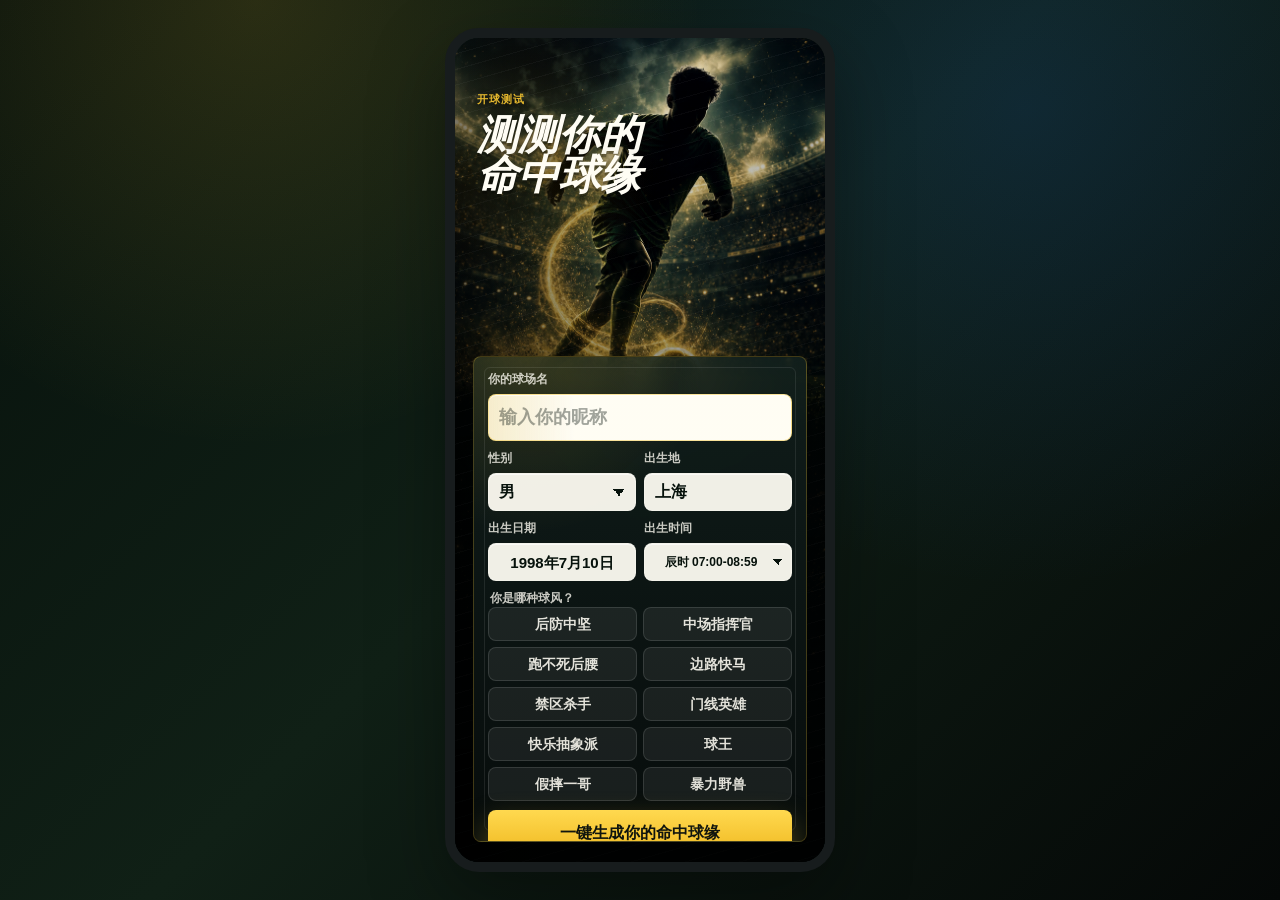
==== prototype/football-real-preview/index.html @ ec9b0e66 "Add birth date wheel picker" ====
<!doctype html>
<html lang="zh-CN">
  <head>
    <meta charset="UTF-8" />
    <meta name="viewport" content="width=device-width, initial-scale=1" />
    <title>测测你的命中球缘</title>
    <link rel="icon" href="data:image/svg+xml,%3Csvg xmlns='http://www.w3.org/2000/svg' viewBox='0 0 64 64'%3E%3Ccircle cx='32' cy='32' r='30' fill='%23087934'/%3E%3Ccircle cx='32' cy='32' r='13' fill='%23fffdf4'/%3E%3Cpath d='M32 6v52M6 32h52' stroke='%23f4c431' stroke-width='5' stroke-linecap='round'/%3E%3C/svg%3E" />
    <link rel="stylesheet" href="./styles.css?v=20260606-birth-picker-v1" />
  </head>
  <body>
    <main class="shell">
      <section class="phone" aria-label="测测你的命中球缘">
        <section class="screen screen-form active" data-screen="form">
          <div class="field-top">
            <p class="eyebrow">开球测试</p>
            <h1>测测你的<br />命中球缘</h1>
          </div>

          <form id="birth-form" class="form-card">
            <label>
              <span>你的球场名</span>
              <input id="nickname" name="nickname" maxlength="12" placeholder="输入你的昵称" />
            </label>

            <div class="grid-2">
              <label>
                <span>性别</span>
                <select id="gender" name="gender">
                  <option>男</option>
                  <option>女</option>
                  <option>不展示</option>
                </select>
              </label>
              <label>
                <span>出生地</span>
                <input id="birthplace" name="birthplace" maxlength="12" value="上海" />
              </label>
            </div>

            <div class="grid-2">
              <label>
                <span>出生日期</span>
                <button class="date-trigger" id="birthdate-trigger" type="button" aria-haspopup="dialog">1998年7月10日</button>
                <input id="birthdate" name="birthdate" type="hidden" value="1998-07-10" />
              </label>
              <label>
                <span>出生时间</span>
                <select id="birthtime" name="birthtime">
                  <option value="unknown">不知道</option>
                  <option value="23">子时 23:00-00:59</option>
                  <option value="1">丑时 01:00-02:59</option>
                  <option value="3">寅时 03:00-04:59</option>
                  <option value="5">卯时 05:00-06:59</option>
                  <option value="7" selected>辰时 07:00-08:59</option>
                  <option value="9">巳时 09:00-10:59</option>
                  <option value="11">午时 11:00-12:59</option>
                  <option value="13">未时 13:00-14:59</option>
                  <option value="15">申时 15:00-16:59</option>
                  <option value="17">酉时 17:00-18:59</option>
                  <option value="19">戌时 19:00-20:59</option>
                  <option value="21">亥时 21:00-22:59</option>
                </select>
              </label>
            </div>

            <fieldset>
              <legend>你是哪种球风？</legend>
              <div class="style-grid" id="style-grid">
                <button type="button" data-style="后防中坚">后防中坚</button>
                <button type="button" data-style="中场指挥官">中场指挥官</button>
                <button type="button" data-style="跑不死后腰">跑不死后腰</button>
                <button type="button" data-style="边路快马">边路快马</button>
                <button type="button" data-style="禁区杀手">禁区杀手</button>
                <button type="button" data-style="门线英雄">门线英雄</button>
                <button type="button" data-style="快乐抽象派">快乐抽象派</button>
                <button type="button" data-style="球王">球王</button>
                <button type="button" data-style="假摔一哥">假摔一哥</button>
                <button type="button" data-style="暴力野兽">暴力野兽</button>
              </div>
            </fieldset>

            <button class="primary" type="submit">一键生成你的命中球缘</button>
          </form>
        </section>

        <section class="screen screen-loading" data-screen="loading">
          <div class="loading-ball"></div>
          <div>
            <p class="eyebrow">生成中</p>
            <h2 id="loading-title">正在生成你的命中球缘</h2>
            <p id="loading-line">出生节奏、球风偏好、球员画像同步计算中。</p>
          </div>
          <div class="loading-steps">
            <span>出生信息</span>
            <span>行为分</span>
            <span>球员人设</span>
          </div>
        </section>

        <section class="screen screen-result" data-screen="result">
          <article class="result-card" id="result-card">
            <div class="result-media">
              <img id="result-image" alt="" />
              <div class="media-shade"></div>
              <div class="result-overlay">
                <p class="eyebrow" id="result-id">命中球缘</p>
                <p class="result-contrast" id="result-contrast" hidden></p>
                <h2 id="result-role">球场武僧</h2>
                <p class="result-line" id="result-summary">少林足球第一人</p>
              </div>
              <div class="overall-pill" id="top-score">综合能力值 88</div>
              <div class="radar-card" aria-label="六维能力图">
                <svg id="radar-chart" viewBox="0 0 164 164" role="img"></svg>
              </div>
            </div>

            <div class="result-copy">
              <section class="reading-panel" id="reading-panel">
                <div class="reading-head">
                  <div>
                    <strong>你的球缘分析</strong>
                    <p id="reading-summary">你的球缘更偏硬仗型，越到五五开越想上强度。</p>
                  </div>
                  <button type="button" id="reading-toggle" aria-expanded="false" aria-controls="reading-drawer">展开</button>
                </div>
                <div class="reading-drawer" id="reading-drawer" aria-hidden="true">
                <p class="reading" id="result-reading">你的球缘更偏硬仗型，越到五五开越想上强度，所以系统给你配了这个球员。</p>
                </div>
              </section>
              <div class="meta-row">
                <span id="result-position">中后卫</span>
                <span id="result-persona">球场恶汉</span>
                <span id="result-extra-tag">总裁保镖</span>
              </div>
            </div>
          </article>

          <div class="action-row">
            <button class="secondary" id="regen">再测一次</button>
            <button class="primary" id="save-result">分享给你的朋友</button>
          </div>
        </section>

        <section class="share-sheet" id="share-sheet" aria-hidden="true" aria-label="分享海报预览">
          <div class="share-copy">
            <strong>分享给你的朋友</strong>
            <span>截图模式会隐藏按钮，海报内含产品入口二维码。</span>
          </div>
          <button class="share-close" id="share-close" type="button" aria-label="返回结果">返回</button>
          <div class="share-poster-wrap" id="share-poster-wrap">
            <img id="share-poster" alt="命中球缘分享海报" />
          </div>
          <div class="share-actions">
            <button class="secondary" id="share-clean-mode" type="button">截图模式</button>
            <button class="secondary" id="download-poster" type="button">下载图片</button>
          </div>
        </section>

        <section class="date-sheet" id="date-sheet" aria-hidden="true" aria-label="选择出生日期">
          <div class="date-dialog" role="dialog" aria-modal="true" aria-labelledby="date-picker-title">
            <div class="date-sheet-head">
              <button type="button" id="date-cancel">取消</button>
              <strong id="date-picker-title">选择出生日期</strong>
              <button type="button" id="date-confirm">确定</button>
            </div>
            <div class="date-wheels" aria-label="出生日期滚轮">
              <div class="date-wheel" id="date-year-wheel" data-wheel="year" aria-label="年份"></div>
              <div class="date-wheel" id="date-month-wheel" data-wheel="month" aria-label="月份"></div>
              <div class="date-wheel" id="date-day-wheel" data-wheel="day" aria-label="日期"></div>
            </div>
          </div>
        </section>

        <section class="screen screen-gallery" data-screen="gallery">
          <div class="gallery-head">
            <div>
              <p class="eyebrow">球员画像库</p>
              <h2>96 种命中球缘</h2>
            </div>
            <button id="close-gallery" aria-label="返回结果">返回</button>
          </div>
          <div class="gallery-toolbar">
            <span>每页 16 张</span>
            <strong id="gallery-page-label">1 / 6</strong>
          </div>
          <div class="gallery-grid" id="gallery-grid"></div>
          <div class="gallery-pager">
            <button id="gallery-prev">上一页</button>
            <button id="gallery-next">下一页</button>
          </div>
        </section>
      </section>

    </main>

    <script src="./players-data.js?v=20260605-release1"></script>
    <script src="./app.js?v=20260606-birth-picker-v1"></script>
  </body>
</html>
---- prototype/football-real-preview/styles.css ----
:root {
  color-scheme: light;
  --bg: #08100c;
  --ink: #08131f;
  --muted: #6a746c;
  --line: rgba(8, 19, 31, 0.14);
  --paper: #fffdf4;
  --panel: rgba(255, 255, 255, 0.94);
  --grass: #087934;
  --grass-deep: #064a22;
  --gold: #f4c431;
  --red: #d83a2e;
  --blue: #155fd1;
  --shadow: 0 28px 74px rgba(0, 0, 0, 0.36);
  font-family: Inter, -apple-system, BlinkMacSystemFont, "PingFang SC", "Microsoft YaHei", sans-serif;
}

* {
  box-sizing: border-box;
}

[hidden] {
  display: none !important;
}

body {
  margin: 0;
  background:
    radial-gradient(circle at 20% 0%, rgba(244, 196, 49, 0.14), transparent 28rem),
    radial-gradient(circle at 80% 12%, rgba(21, 95, 209, 0.16), transparent 30rem),
    linear-gradient(135deg, #07110c 0%, #102016 48%, #050807 100%);
  color: #fff;
  overflow-x: hidden;
}

button,
input,
select {
  font: inherit;
}

button {
  cursor: pointer;
}

.shell {
  min-height: 100vh;
  min-height: 100dvh;
  display: grid;
  place-items: center;
  padding: 0;
}

.phone {
  position: relative;
  width: min(390px, calc(100vw - 32px));
  max-width: 100vw;
  height: min(844px, calc(100vh - 40px));
  min-height: 720px;
  border: 10px solid #171c1d;
  border-radius: 34px;
  overflow: hidden;
  background: #07120c;
  box-shadow: var(--shadow);
}

.screen {
  position: absolute;
  inset: 0;
  width: 100%;
  display: none;
  overflow: hidden;
  padding: 26px 18px 20px;
}

.screen.active {
  display: flex;
}

.screen-form {
  isolation: isolate;
  flex-direction: column;
  background:
    linear-gradient(180deg, rgba(4, 9, 9, 0.02) 0%, rgba(4, 9, 9, 0.14) 38%, rgba(3, 7, 6, 0.66) 67%, rgba(3, 7, 6, 0.96) 100%),
    url("./football-landing-mystery-bg.png") center top / cover no-repeat,
    linear-gradient(180deg, #07120c 0%, #030706 100%);
}

.screen-form > * {
  position: relative;
  z-index: 2;
}

.screen-form::before,
.screen-form::after {
  content: "";
  position: absolute;
  inset: 0;
  pointer-events: none;
}

.screen-form::before {
  z-index: 0;
  background:
    radial-gradient(circle at 18% 14%, rgba(244, 196, 49, 0.12), transparent 9rem),
    linear-gradient(90deg, rgba(0, 0, 0, 0.5) 0%, transparent 46%, rgba(0, 0, 0, 0.22) 100%);
  opacity: 1;
}

.screen-form::after {
  z-index: 1;
  background:
    linear-gradient(180deg, transparent 0%, rgba(0, 0, 0, 0.28) 48%, rgba(0, 0, 0, 0.66) 100%),
    repeating-linear-gradient(164deg, rgba(255, 255, 255, 0.035) 0 1px, transparent 1px 15px);
  opacity: 0.9;
}

.screen-loading,
.screen-result,
.screen-gallery {
  background:
    radial-gradient(circle at 50% 0%, rgba(244, 196, 49, 0.16), transparent 18rem),
    linear-gradient(180deg, #0b1e2f 0%, #07110c 100%);
}

.screen-loading {
  flex-direction: column;
  justify-content: center;
  gap: 28px;
  text-align: center;
}

.screen-result,
.screen-gallery {
  flex-direction: column;
  gap: 12px;
  overflow-y: auto;
}

.screen-gallery {
  overflow: hidden;
}

.eyebrow {
  margin: 0 0 8px;
  color: var(--gold);
  font-size: 11px;
  font-weight: 950;
  letter-spacing: 0.08em;
}

h1,
h2,
p {
  margin: 0;
}

h1 {
  font-size: 34px;
  line-height: 1.02;
  letter-spacing: 0;
  overflow-wrap: anywhere;
}

h2 {
  font-size: 30px;
  line-height: 1.08;
  letter-spacing: 0;
}

.field-top {
  min-height: 300px;
  padding: 28px 4px 0;
}

.field-top::before {
  display: none;
}

.field-top::after {
  display: none;
}

.field-top .eyebrow {
  color: rgba(244, 196, 49, 0.94);
  text-shadow: 0 3px 10px rgba(0, 0, 0, 0.3);
}

.field-top h1 {
  max-width: 292px;
  color: #fffdf4;
  font-size: 41px;
  line-height: 0.98;
  font-style: italic;
  text-shadow:
    0 3px 0 rgba(0, 0, 0, 0.24),
    0 12px 28px rgba(0, 0, 0, 0.44);
}

.form-card {
  position: relative;
  margin-top: -8px;
  display: grid;
  gap: 9px;
  border: 1px solid rgba(244, 196, 49, 0.24);
  border-radius: 8px;
  padding: 14px;
  background:
    radial-gradient(circle at 16% 0%, rgba(244, 196, 49, 0.14), transparent 11rem),
    linear-gradient(180deg, rgba(19, 34, 31, 0.84), rgba(8, 14, 13, 0.88));
  color: #fffdf4;
  box-shadow: 0 20px 54px rgba(0, 0, 0, 0.48);
  backdrop-filter: blur(14px);
  overflow: hidden;
}

.form-card::before {
  content: "";
  position: absolute;
  inset: 10px;
  z-index: 0;
  border: 1px solid rgba(255, 255, 255, 0.09);
  border-radius: 6px;
  pointer-events: none;
}

.form-card > * {
  position: relative;
  z-index: 1;
}

label,
fieldset {
  display: grid;
  gap: 6px;
  min-width: 0;
  margin: 0;
  border: 0;
  padding: 0;
}

label span,
legend {
  color: rgba(255, 253, 244, 0.78);
  font-size: 12px;
  font-weight: 900;
}

input,
select,
.date-trigger {
  width: 100%;
  min-width: 0;
  height: 38px;
  min-height: 38px;
  border: 1px solid rgba(255, 255, 255, 0.16);
  border-radius: 8px;
  background: rgba(255, 253, 244, 0.94);
  color: #07120c;
  padding: 0 10px;
  font-size: 16px;
  font-weight: 820;
  line-height: 1;
  box-shadow: inset 0 1px 0 rgba(255, 255, 255, 0.68);
  appearance: none;
  -webkit-appearance: none;
}

.date-trigger {
  display: grid;
  place-items: center;
  text-align: center;
}

select {
  padding-right: 28px;
  background:
    linear-gradient(45deg, transparent 50%, #07120c 50%) right 15px center / 7px 7px no-repeat,
    linear-gradient(135deg, #07120c 50%, transparent 50%) right 10px center / 7px 7px no-repeat,
    rgba(255, 253, 244, 0.94);
}

input::placeholder {
  color: rgba(7, 18, 12, 0.38);
}

.form-card > label:first-child input {
  height: 47px;
  min-height: 47px;
  border-color: rgba(244, 196, 49, 0.46);
  background:
    linear-gradient(90deg, rgba(244, 196, 49, 0.16), rgba(255, 253, 244, 0.96) 28%),
    rgba(255, 253, 244, 0.96);
  font-size: 18px;
  font-weight: 900;
}

.grid-2 {
  display: grid;
  grid-template-columns: repeat(2, minmax(0, 1fr));
  column-gap: 8px;
  row-gap: 7px;
}

.grid-2 label {
  min-width: 0;
}

#birthdate-trigger,
#birthtime {
  padding-inline: 8px;
  font-size: clamp(12px, 3.45vw, 15px);
  font-weight: 900;
  text-align: center;
}

#birthtime {
  padding-left: 6px;
  padding-right: 20px;
  font-size: clamp(10px, 2.95vw, 12px);
  background:
    linear-gradient(45deg, transparent 50%, #07120c 50%) right 12px center / 6px 6px no-repeat,
    linear-gradient(135deg, #07120c 50%, transparent 50%) right 8px center / 6px 6px no-repeat,
    rgba(255, 253, 244, 0.94);
}

.style-grid {
  display: grid;
  grid-template-columns: repeat(2, minmax(0, 1fr));
  gap: 6px;
}

.style-grid button {
  height: 34px;
  min-height: 34px;
  min-width: 0;
  border: 1px solid rgba(255, 255, 255, 0.12);
  border-radius: 8px;
  background: rgba(255, 255, 255, 0.07);
  color: rgba(255, 253, 244, 0.88);
  padding: 0 6px;
  font-size: clamp(12px, 3.35vw, 14px);
  font-weight: 850;
  line-height: 1.05;
  white-space: nowrap;
  overflow: hidden;
  text-overflow: ellipsis;
}

.style-grid button.selected {
  border-color: rgba(244, 196, 49, 0.6);
  background:
    linear-gradient(180deg, rgba(244, 196, 49, 0.95), rgba(217, 156, 28, 0.92));
  color: #10150e;
}

.primary,
.secondary,
.ghost,
.gallery-head button {
  min-height: 46px;
  border: 0;
  border-radius: 8px;
  font-weight: 950;
}

.primary {
  background:
    linear-gradient(180deg, #ffd94f, #efb820);
  color: #10150e;
  box-shadow: 0 14px 30px rgba(244, 196, 49, 0.34);
}

.primary:disabled {
  cursor: wait;
  opacity: 0.78;
}

.secondary {
  border: 1px solid rgba(255, 255, 255, 0.18);
  background: rgba(255, 255, 255, 0.11);
  color: #fff;
}

.ghost {
  background: transparent;
  border: 1px solid rgba(255, 255, 255, 0.16);
  color: rgba(255, 255, 255, 0.86);
}

.loading-ball {
  width: 118px;
  height: 118px;
  margin: 0 auto;
  border-radius: 50%;
  background:
    radial-gradient(circle at 36% 32%, #fff 0 8px, transparent 9px),
    conic-gradient(from 30deg, #fff 0 14%, #111 14% 24%, #fff 24% 40%, #111 40% 52%, #fff 52% 68%, #111 68% 78%, #fff 78% 100%);
  box-shadow: 0 0 0 12px rgba(255, 255, 255, 0.08), 0 24px 48px rgba(0, 0, 0, 0.3);
  animation: spin 1.2s linear infinite;
}

@keyframes spin {
  to {
    transform: rotate(360deg);
  }
}

.screen-loading h2 {
  max-width: 330px;
  margin: 0 auto;
}

.screen-loading p:not(.eyebrow) {
  max-width: 300px;
  margin: 12px auto 0;
  color: rgba(255, 255, 255, 0.72);
  font-size: 14px;
  line-height: 1.55;
}

.loading-steps {
  display: grid;
  grid-template-columns: repeat(3, 1fr);
  gap: 8px;
}

.loading-steps span {
  min-height: 38px;
  display: grid;
  place-items: center;
  border-radius: 999px;
  background: rgba(255, 255, 255, 0.1);
  font-size: 12px;
  font-weight: 850;
}

.result-card {
  flex: none;
  position: relative;
  display: grid;
  grid-template-rows: minmax(0, 1fr) auto;
  height: min(680px, calc(100vh - 188px));
  min-height: 640px;
  overflow: hidden;
  border-radius: 12px;
  border: 1px solid rgba(255, 255, 255, 0.14);
  background:
    radial-gradient(circle at 16% 0%, rgba(244, 196, 49, 0.13), transparent 18rem),
    linear-gradient(180deg, #0b1e2f 0%, #07110c 100%);
  color: #fff;
  box-shadow: 0 22px 52px rgba(0, 0, 0, 0.32);
}

.result-media {
  position: relative;
  min-height: 0;
  overflow: hidden;
  background: #102016;
  transition: min-height 220ms ease;
}

.result-media img {
  width: 100%;
  height: 100%;
  object-fit: cover;
  object-position: center top;
  display: block;
}

.media-shade {
  position: absolute;
  inset: 0;
  background:
    linear-gradient(180deg, rgba(0, 0, 0, 0.22), transparent 30%, rgba(0, 0, 0, 0.82) 100%),
    linear-gradient(90deg, transparent 0%, transparent 44%, rgba(0, 0, 0, 0.2) 100%);
}

.result-overlay {
  position: absolute;
  top: auto;
  left: 14px;
  right: 166px;
  bottom: 20px;
  z-index: 2;
  display: grid;
  gap: 5px;
  color: #fffdf4;
  text-shadow: 0 3px 18px rgba(0, 0, 0, 0.62);
}

.result-overlay .eyebrow {
  margin-bottom: 3px;
}

.result-contrast {
  max-width: 100%;
  color: rgba(255, 253, 244, 0.9);
  font-size: 12px;
  line-height: 1.32;
  font-weight: 900;
  letter-spacing: 0;
  white-space: pre-line;
}

.result-overlay h2 {
  color: #fffdf4;
  font-size: 33px;
  line-height: 0.98;
}

.result-overlay .result-line {
  margin-top: 0;
  color: rgba(255, 255, 255, 0.92);
  font-size: 14px;
  line-height: 1.32;
}

.overall-pill {
  position: absolute;
  top: 18px;
  right: 14px;
  z-index: 3;
  width: 92px;
  min-height: 64px;
  display: grid;
  place-items: center;
  padding: 8px 10px;
  border-radius: 999px;
  background: rgba(244, 196, 49, 0.95);
  color: #11160f;
  font-size: 12px;
  line-height: 1.18;
  font-weight: 950;
  text-align: center;
}

.radar-card {
  position: absolute;
  right: 10px;
  bottom: 12px;
  z-index: 3;
  width: 148px;
  height: 148px;
  padding: 7px;
  border: 1px solid rgba(255, 255, 255, 0.24);
  background: rgba(5, 14, 12, 0.72);
  clip-path: polygon(25% 4%, 75% 4%, 100% 50%, 75% 96%, 25% 96%, 0 50%);
  backdrop-filter: blur(5px);
}

.radar-card svg {
  width: 100%;
  height: 100%;
  overflow: visible;
}

.radar-grid {
  fill: rgba(255, 255, 255, 0.04);
  stroke: rgba(255, 255, 255, 0.28);
  stroke-width: 1.4;
}

.radar-grid-inner {
  fill: none;
  stroke: rgba(255, 255, 255, 0.14);
}

.radar-axis {
  stroke: rgba(255, 255, 255, 0.14);
  stroke-width: 1;
}

.radar-shape {
  fill: rgba(244, 196, 49, 0.62);
  stroke: #f4c431;
  stroke-width: 2;
}

.radar-label {
  fill: #fffdf4;
  font-size: 10px;
  font-weight: 900;
  text-anchor: middle;
  dominant-baseline: middle;
}

.result-copy {
  position: relative;
  z-index: 6;
  display: grid;
  align-content: start;
  gap: 8px;
  margin: 0 12px 12px;
  border: 1px solid rgba(255, 255, 255, 0.12);
  border-radius: 10px;
  padding: 10px 12px;
  background: linear-gradient(180deg, rgba(255, 255, 255, 0.1), rgba(255, 255, 255, 0.055));
  box-shadow: inset 0 1px 0 rgba(255, 255, 255, 0.08);
  backdrop-filter: blur(8px);
  transition: padding 220ms ease, background 220ms ease;
}

.result-line {
  margin-top: 8px;
  font-size: 18px;
  line-height: 1.32;
  font-weight: 950;
}

.meta-row {
  display: flex;
  flex-wrap: wrap;
  gap: 6px;
  margin-top: 0;
}

.meta-row span {
  padding: 6px 9px;
  border-radius: 999px;
  background: rgba(255, 255, 255, 0.12);
  color: rgba(255, 255, 255, 0.88);
  font-size: 12px;
  font-weight: 900;
}

.meta-row span:empty {
  display: none;
}

.reading {
  margin-top: 0;
  color: rgba(255, 255, 255, 0.88);
  font-size: 16px;
  line-height: 1.6;
  letter-spacing: 0;
}

.reading-panel {
  position: relative;
  min-height: 56px;
}

.reading-head {
  display: grid;
  grid-template-columns: minmax(0, 1fr) auto;
  gap: 10px;
  align-items: start;
  min-height: 56px;
  padding-top: 2px;
}

.reading-head strong {
  display: block;
  color: #fffdf4;
  font-size: 15px;
  line-height: 1.25;
  font-weight: 950;
}

#reading-summary {
  margin-top: 5px;
  color: rgba(255, 255, 255, 0.66);
  font-size: 13px;
  line-height: 1.38;
  letter-spacing: 0;
  overflow: hidden;
  text-overflow: ellipsis;
  white-space: nowrap;
}

#reading-toggle {
  width: 58px;
  height: 34px;
  border: 1px solid rgba(244, 196, 49, 0.38);
  border-radius: 999px;
  background: rgba(244, 196, 49, 0.16);
  color: #f4c431;
  font-size: 13px;
  font-weight: 950;
}

.reading-drawer {
  max-height: 0;
  overflow: hidden;
  opacity: 0;
  transform: translateY(8px);
  margin-top: 0;
  padding-top: 0;
  border-top: 1px solid transparent;
  transition:
    max-height 220ms ease,
    opacity 160ms ease,
    transform 220ms ease,
    margin-top 220ms ease,
    padding-top 220ms ease,
    border-color 220ms ease;
}

.reading-panel.open .reading-drawer {
  max-height: 150px;
  opacity: 1;
  transform: translateY(0);
  margin-top: 10px;
  padding-top: 11px;
  border-top-color: rgba(255, 255, 255, 0.14);
}

.result-card.drawer-open .result-copy {
  background:
    radial-gradient(circle at 12% 0%, rgba(244, 196, 49, 0.12), transparent 12rem),
    linear-gradient(180deg, rgba(255, 255, 255, 0.12), rgba(255, 255, 255, 0.06));
}

.action-row {
  display: grid;
  grid-template-columns: 1fr 1fr;
  gap: 8px;
}

.gallery-head {
  display: flex;
  align-items: center;
  justify-content: space-between;
  gap: 12px;
  flex: none;
}

.gallery-head button {
  width: 68px;
  background: rgba(255, 255, 255, 0.1);
  color: #fff;
}

.gallery-toolbar {
  display: flex;
  align-items: center;
  justify-content: space-between;
  flex: none;
  gap: 10px;
}

.gallery-pager button {
  border: 0;
  border-radius: 999px;
  background: transparent;
  color: rgba(255, 255, 255, 0.7);
  font-size: 12px;
  font-weight: 950;
}

.gallery-toolbar span {
  display: inline-flex;
  min-height: 30px;
  align-items: center;
  border-radius: 999px;
  padding: 0 12px;
  background: rgba(255, 255, 255, 0.1);
  color: rgba(255, 255, 255, 0.74);
  font-size: 12px;
  font-weight: 950;
}

#gallery-page-label {
  color: rgba(255, 255, 255, 0.82);
  font-size: 13px;
}

.gallery-grid {
  flex: 1;
  min-height: 0;
  display: grid;
  grid-template-columns: repeat(2, minmax(0, 1fr));
  grid-template-rows: repeat(4, minmax(0, 1fr));
  gap: 10px;
  width: 100%;
  max-width: 100%;
  overflow-x: hidden;
}

.gallery-item {
  display: grid;
  grid-template-rows: minmax(0, 1fr) auto;
  width: 100%;
  min-width: 0;
  min-height: 0;
  padding: 0;
  overflow: hidden;
  border: 1px solid rgba(255, 255, 255, 0.12);
  border-radius: 10px;
  background: rgba(255, 255, 255, 0.08);
  color: #fff;
  text-align: left;
}

.gallery-item img {
  display: block;
  width: 100%;
  min-width: 0;
  height: 100%;
  min-height: 0;
  object-fit: cover;
  object-position: center top;
}

.gallery-caption {
  display: block;
  padding: 8px;
}

.gallery-caption strong {
  display: block;
  font-size: 13px;
  line-height: 1.25;
  overflow: hidden;
  text-overflow: ellipsis;
  white-space: nowrap;
}

.gallery-caption span {
  display: block;
  margin-top: 4px;
  color: rgba(255, 255, 255, 0.64);
  font-size: 11px;
  line-height: 1.35;
  overflow: hidden;
  text-overflow: ellipsis;
  white-space: nowrap;
}

.gallery-grid.compact {
  grid-template-columns: repeat(4, minmax(0, 1fr));
}

.gallery-grid.compact .gallery-caption {
  padding: 6px;
}

.gallery-grid.compact .gallery-caption strong {
  font-size: 11px;
}

.gallery-grid.compact .gallery-caption span {
  display: none;
}

.gallery-pager {
  flex: none;
  display: grid;
  grid-template-columns: 1fr 1fr;
  gap: 8px;
}

.gallery-pager button {
  min-height: 42px;
  background: rgba(255, 255, 255, 0.1);
  color: #fff;
}

.gallery-pager button:disabled {
  opacity: 0.36;
  cursor: default;
}

.date-sheet {
  position: absolute;
  inset: 0;
  z-index: 38;
  display: none;
  align-items: flex-end;
  padding: 0 12px 12px;
  background: rgba(0, 0, 0, 0.46);
  color: #fffdf4;
}

.date-sheet.open {
  display: flex;
}

.date-dialog {
  width: 100%;
  border: 1px solid rgba(244, 196, 49, 0.28);
  border-radius: 16px;
  padding: 12px;
  background:
    radial-gradient(circle at 50% 0%, rgba(244, 196, 49, 0.18), transparent 12rem),
    linear-gradient(180deg, rgba(25, 38, 34, 0.98), rgba(7, 16, 13, 0.98));
  box-shadow: 0 -18px 46px rgba(0, 0, 0, 0.44);
}

.date-sheet-head {
  display: grid;
  grid-template-columns: 58px 1fr 58px;
  align-items: center;
  gap: 8px;
  margin-bottom: 10px;
}

.date-sheet-head strong {
  text-align: center;
  font-size: 16px;
  font-weight: 950;
}

.date-sheet-head button {
  min-height: 36px;
  border: 0;
  border-radius: 999px;
  background: rgba(255, 255, 255, 0.1);
  color: #fffdf4;
  font-size: 13px;
  font-weight: 900;
}

#date-confirm {
  background: rgba(244, 196, 49, 0.94);
  color: #10150e;
}

.date-wheels {
  position: relative;
  display: grid;
  grid-template-columns: 1.25fr 1fr 1fr;
  gap: 8px;
  height: 206px;
  overflow: hidden;
}

.date-wheels::before {
  content: "";
  position: absolute;
  left: 0;
  right: 0;
  top: 82px;
  height: 42px;
  border: 1px solid rgba(244, 196, 49, 0.3);
  border-radius: 10px;
  background: rgba(255, 255, 255, 0.07);
  pointer-events: none;
}

.date-wheel {
  position: relative;
  z-index: 1;
  overflow-y: auto;
  padding: 82px 0;
  scroll-snap-type: y mandatory;
  overscroll-behavior: contain;
  -webkit-overflow-scrolling: touch;
}

.date-wheel::-webkit-scrollbar {
  display: none;
}

.date-wheel button {
  width: 100%;
  height: 42px;
  border: 0;
  border-radius: 10px;
  background: transparent;
  color: rgba(255, 253, 244, 0.62);
  font-size: 16px;
  font-weight: 850;
  scroll-snap-align: center;
}

.date-wheel button.selected {
  color: #fffdf4;
  font-size: 18px;
  font-weight: 950;
}

.share-sheet {
  position: absolute;
  inset: 0;
  z-index: 40;
  display: none;
  flex-direction: column;
  gap: 10px;
  padding: 52px 16px 16px;
  background:
    radial-gradient(circle at 50% -10%, rgba(244, 196, 49, 0.22), transparent 18rem),
    linear-gradient(180deg, #07120c 0%, #020504 100%);
  color: #fff;
}

.share-sheet.open {
  display: flex;
}

.share-copy {
  display: grid;
  gap: 3px;
  padding-right: 76px;
}

.share-copy strong {
  color: #fffdf4;
  font-size: 18px;
  line-height: 1.2;
  font-weight: 950;
}

.share-copy span {
  color: rgba(255, 255, 255, 0.62);
  font-size: 11px;
  line-height: 1.4;
}

.share-close {
  position: absolute;
  top: 50px;
  right: 16px;
  min-height: 34px;
  border: 1px solid rgba(255, 255, 255, 0.16);
  border-radius: 999px;
  padding: 0 15px;
  background: rgba(255, 255, 255, 0.1);
  color: #fffdf4;
  font-size: 13px;
  font-weight: 900;
}

.share-poster-wrap {
  flex: 1;
  min-height: 0;
  display: grid;
  place-items: center;
  overflow: hidden;
  border: 1px solid rgba(244, 196, 49, 0.28);
  border-radius: 14px;
  background:
    linear-gradient(180deg, rgba(255, 255, 255, 0.06), rgba(255, 255, 255, 0.02)),
    #020504;
  box-shadow: 0 18px 44px rgba(0, 0, 0, 0.42);
}

.share-poster-wrap img {
  display: block;
  max-width: 100%;
  max-height: 100%;
  border-radius: 10px;
  object-fit: contain;
  box-shadow: 0 14px 32px rgba(0, 0, 0, 0.36);
}

.share-actions {
  display: grid;
  grid-template-columns: 1fr 1fr;
  gap: 8px;
  flex: none;
}

.share-actions button {
  min-height: 44px;
}

.share-sheet.clean {
  gap: 0;
  padding: 0;
  background: #020504;
}

.share-sheet.clean .share-copy,
.share-sheet.clean .share-close,
.share-sheet.clean .share-actions {
  display: none;
}

.share-sheet.clean .share-poster-wrap {
  width: 100%;
  height: 100%;
  border: 0;
  border-radius: 0;
  box-shadow: none;
}

.share-sheet.clean .share-poster-wrap img {
  width: 100%;
  height: 100%;
  border-radius: 0;
  object-fit: cover;
  box-shadow: none;
}

@media (max-width: 860px) {
  .shell {
    display: grid;
    place-items: center;
    width: 100%;
    max-width: 100%;
    overflow-x: hidden;
    padding: 0;
    min-height: 100vh;
    min-height: 100dvh;
  }

  .phone {
    width: 100vw;
    max-width: none;
    height: 100vh;
    height: 100dvh;
    min-height: 0;
    border: 0;
    border-radius: 0;
  }

  .screen {
    padding: 22px 18px 20px;
  }

  .screen-form {
    overflow-y: auto;
    -webkit-overflow-scrolling: touch;
    overscroll-behavior: contain;
  }

  .field-top {
    min-height: clamp(260px, 36dvh, 320px);
  }

  .result-media {
    min-height: 0;
  }

  .result-overlay {
    right: 145px;
  }

  .result-overlay h2 {
    font-size: clamp(27px, 7.6vw, 33px);
    line-height: 1.02;
    word-break: keep-all;
  }

  .radar-card {
    width: 132px;
    height: 132px;
  }

  .gallery-grid {
    gap: 8px;
  }
}

@media (max-height: 820px) {
  .screen {
    padding: 18px 16px 14px;
  }

  .field-top {
    min-height: 222px;
    padding-top: 18px;
  }

  .field-top h1 {
    font-size: 37px;
  }

  .form-card {
    margin-top: 0;
    gap: 7px;
    padding: 12px;
  }

  input,
  select {
    height: 36px;
    min-height: 36px;
  }

  .form-card > label:first-child input {
    height: 44px;
    min-height: 44px;
    font-size: 17px;
  }

  .style-grid button {
    height: 31px;
    min-height: 31px;
  }

  .primary,
  .secondary,
  .ghost,
  .gallery-head button {
    min-height: 44px;
  }
}

@media (max-height: 760px) {
  .screen {
    padding: 18px 16px 14px;
  }

  .field-top {
    min-height: 220px;
    padding-top: 18px;
  }

  .field-top h1 {
    font-size: 36px;
  }

  .form-card {
    gap: 7px;
    padding: 12px;
  }

  input,
  select {
    height: 36px;
    min-height: 36px;
  }

  .form-card > label:first-child input {
    height: 44px;
    min-height: 44px;
    font-size: 17px;
  }

  .style-grid button {
    height: 32px;
    min-height: 32px;
  }

  .primary,
  .secondary,
  .ghost,
  .gallery-head button {
    min-height: 44px;
  }

  .result-card {
    min-height: 620px;
  }

  .result-media {
    min-height: 0;
  }
}

@media (max-height: 700px) {
  .screen {
    padding: 16px 14px 12px;
  }

  .field-top {
    min-height: 184px;
    padding-top: 18px;
  }

  .field-top .eyebrow {
    margin-bottom: 6px;
  }

  .field-top h1 {
    max-width: 250px;
    font-size: 32px;
    line-height: 0.98;
  }

  .form-card {
    margin-top: 0;
    gap: 6px;
    padding: 11px;
  }

  label,
  fieldset {
    gap: 5px;
  }

  label span,
  legend {
    font-size: 11px;
  }

  input,
  select {
    height: 34px;
    min-height: 34px;
    border-radius: 7px;
    padding: 0 8px;
  }

  .form-card > label:first-child input {
    height: 41px;
    min-height: 41px;
    font-size: 16px;
  }

  .style-grid {
    gap: 5px;
  }

  .style-grid button {
    height: 29px;
    min-height: 29px;
    border-radius: 7px;
    font-size: 12px;
  }

  .primary,
  .secondary,
  .ghost,
  .gallery-head button {
    min-height: 40px;
  }
}
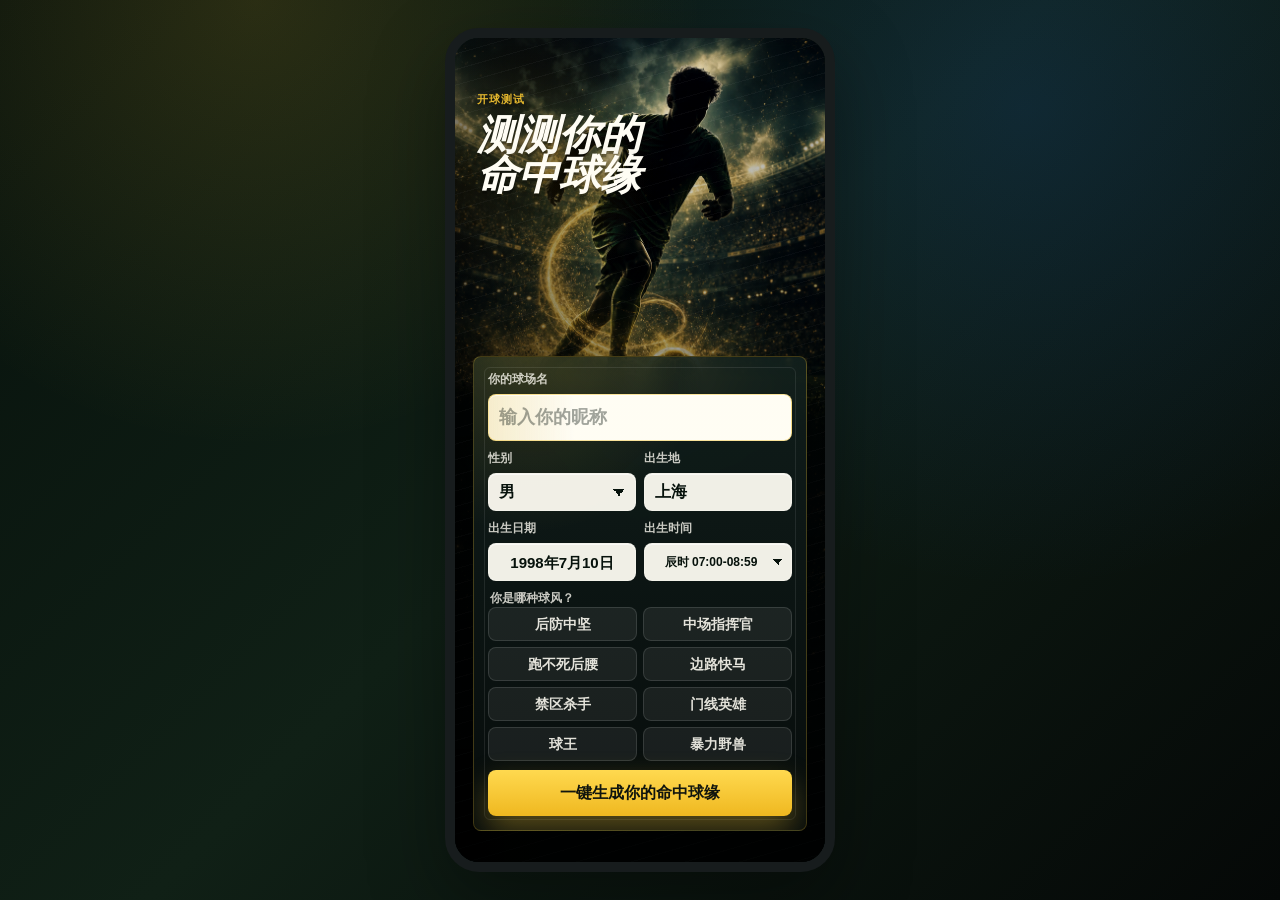
==== commit 534fa21a: "Add special role cards to Soccercard" ====
--- a/prototype/football-real-preview/index.html
+++ b/prototype/football-real-preview/index.html
@@ -5,7 +5,7 @@
     <meta name="viewport" content="width=device-width, initial-scale=1" />
     <title>测测你的命中球缘</title>
     <link rel="icon" href="data:image/svg+xml,%3Csvg xmlns='http://www.w3.org/2000/svg' viewBox='0 0 64 64'%3E%3Ccircle cx='32' cy='32' r='30' fill='%23087934'/%3E%3Ccircle cx='32' cy='32' r='13' fill='%23fffdf4'/%3E%3Cpath d='M32 6v52M6 32h52' stroke='%23f4c431' stroke-width='5' stroke-linecap='round'/%3E%3C/svg%3E" />
-    <link rel="stylesheet" href="./styles.css?v=20260606-birth-picker-v1" />
+    <link rel="stylesheet" href="./styles.css?v=20260607-main-cards-v1" />
   </head>
   <body>
     <main class="shell">
@@ -46,7 +46,7 @@
               <label>
                 <span>出生时间</span>
                 <select id="birthtime" name="birthtime">
-                  <option value="unknown">不知道</option>
+                  <option value="unknown">不知道（按午时）</option>
                   <option value="23">子时 23:00-00:59</option>
                   <option value="1">丑时 01:00-02:59</option>
                   <option value="3">寅时 03:00-04:59</option>
@@ -72,9 +72,7 @@
                 <button type="button" data-style="边路快马">边路快马</button>
                 <button type="button" data-style="禁区杀手">禁区杀手</button>
                 <button type="button" data-style="门线英雄">门线英雄</button>
-                <button type="button" data-style="快乐抽象派">快乐抽象派</button>
                 <button type="button" data-style="球王">球王</button>
-                <button type="button" data-style="假摔一哥">假摔一哥</button>
                 <button type="button" data-style="暴力野兽">暴力野兽</button>
               </div>
             </fieldset>
@@ -103,7 +101,7 @@
               <img id="result-image" alt="" />
               <div class="media-shade"></div>
               <div class="result-overlay">
-                <p class="eyebrow" id="result-id">命中球缘</p>
+                <p class="eyebrow" id="result-id"></p>
                 <p class="result-contrast" id="result-contrast" hidden></p>
                 <h2 id="result-role">球场武僧</h2>
                 <p class="result-line" id="result-summary">少林足球第一人</p>
@@ -139,6 +137,11 @@
             <button class="secondary" id="regen">再测一次</button>
             <button class="primary" id="save-result">分享给你的朋友</button>
           </div>
+          <div class="library-detail-row" id="library-detail-row" hidden>
+            <button class="secondary" id="library-prev-card" type="button">上一页</button>
+            <button class="secondary" id="library-back" type="button">返回图库</button>
+            <button class="primary" id="library-next-card" type="button">下一页</button>
+          </div>
         </section>
 
         <section class="share-sheet" id="share-sheet" aria-hidden="true" aria-label="分享海报预览">
@@ -159,9 +162,9 @@
         <section class="date-sheet" id="date-sheet" aria-hidden="true" aria-label="选择出生日期">
           <div class="date-dialog" role="dialog" aria-modal="true" aria-labelledby="date-picker-title">
             <div class="date-sheet-head">
-              <button type="button" id="date-cancel">取消</button>
+              <button type="button" id="date-cancel">关闭</button>
               <strong id="date-picker-title">选择出生日期</strong>
-              <button type="button" id="date-confirm">确定</button>
+              <button type="button" id="date-confirm">完成</button>
             </div>
             <div class="date-wheels" aria-label="出生日期滚轮">
               <div class="date-wheel" id="date-year-wheel" data-wheel="year" aria-label="年份"></div>
@@ -175,7 +178,7 @@
           <div class="gallery-head">
             <div>
               <p class="eyebrow">球员画像库</p>
-              <h2>96 种命中球缘</h2>
+              <h2>100 种命中球缘</h2>
             </div>
             <button id="close-gallery" aria-label="返回结果">返回</button>
           </div>
@@ -193,7 +196,7 @@
 
     </main>
 
-    <script src="./players-data.js?v=20260605-release1"></script>
-    <script src="./app.js?v=20260606-birth-picker-v1"></script>
+    <script src="./players-data.js?v=20260607-main-cards-v1"></script>
+    <script src="./app.js?v=20260607-main-cards-v1"></script>
   </body>
 </html>
--- a/prototype/football-real-preview/styles.css
+++ b/prototype/football-real-preview/styles.css
@@ -324,6 +324,15 @@
     rgba(255, 253, 244, 0.94);
 }
 
+#birthtime.time-defaulted {
+  border-color: rgba(244, 196, 49, 0.9);
+  background:
+    linear-gradient(45deg, transparent 50%, #07120c 50%) right 12px center / 6px 6px no-repeat,
+    linear-gradient(135deg, #07120c 50%, transparent 50%) right 8px center / 6px 6px no-repeat,
+    linear-gradient(180deg, rgba(255, 226, 92, 0.96), rgba(239, 184, 32, 0.94));
+  box-shadow: 0 0 0 2px rgba(244, 196, 49, 0.16);
+}
+
 .style-grid {
   display: grid;
   grid-template-columns: repeat(2, minmax(0, 1fr));
@@ -718,6 +727,22 @@
   gap: 8px;
 }
 
+.action-row[hidden],
+.library-detail-row[hidden] {
+  display: none !important;
+}
+
+.library-detail-row {
+  display: grid;
+  grid-template-columns: 1fr 1.08fr 1fr;
+  gap: 8px;
+}
+
+.library-detail-row button:disabled {
+  cursor: default;
+  opacity: 0.38;
+}
+
 .gallery-head {
   display: flex;
   align-items: center;
